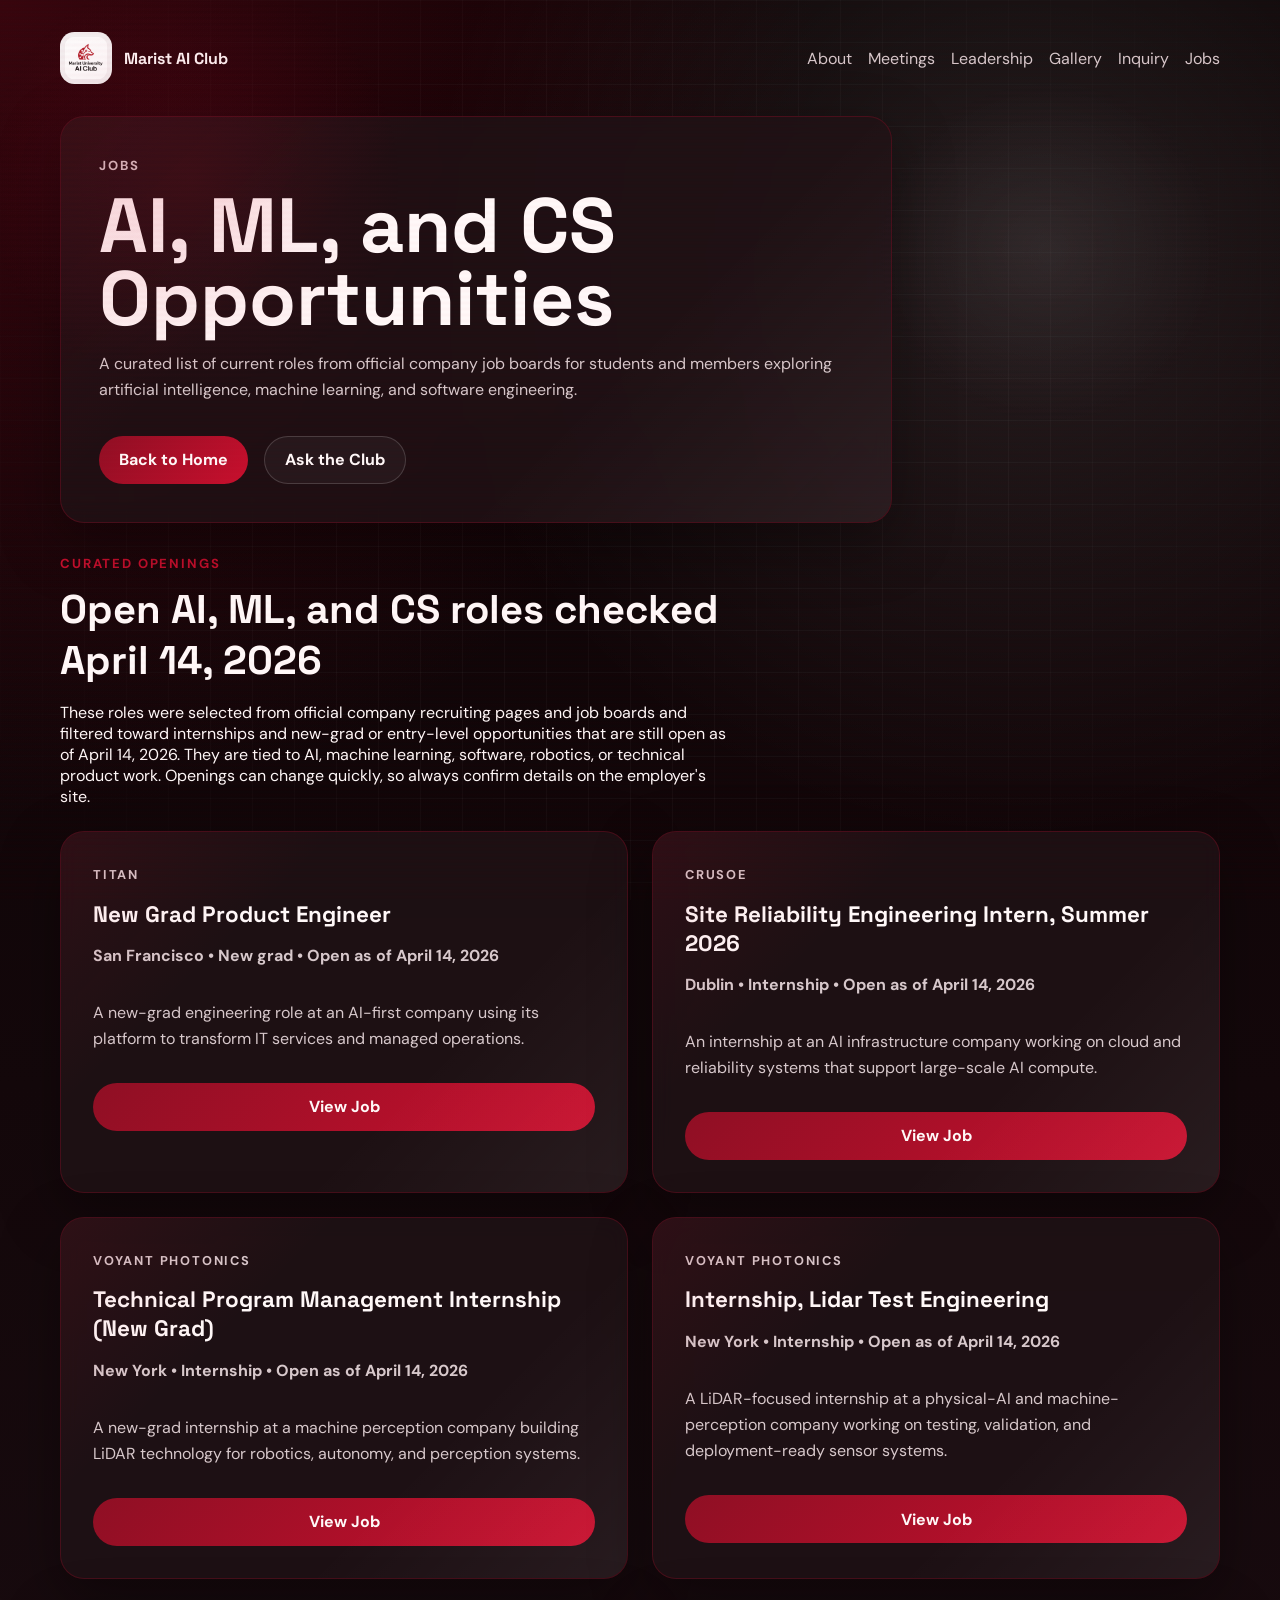
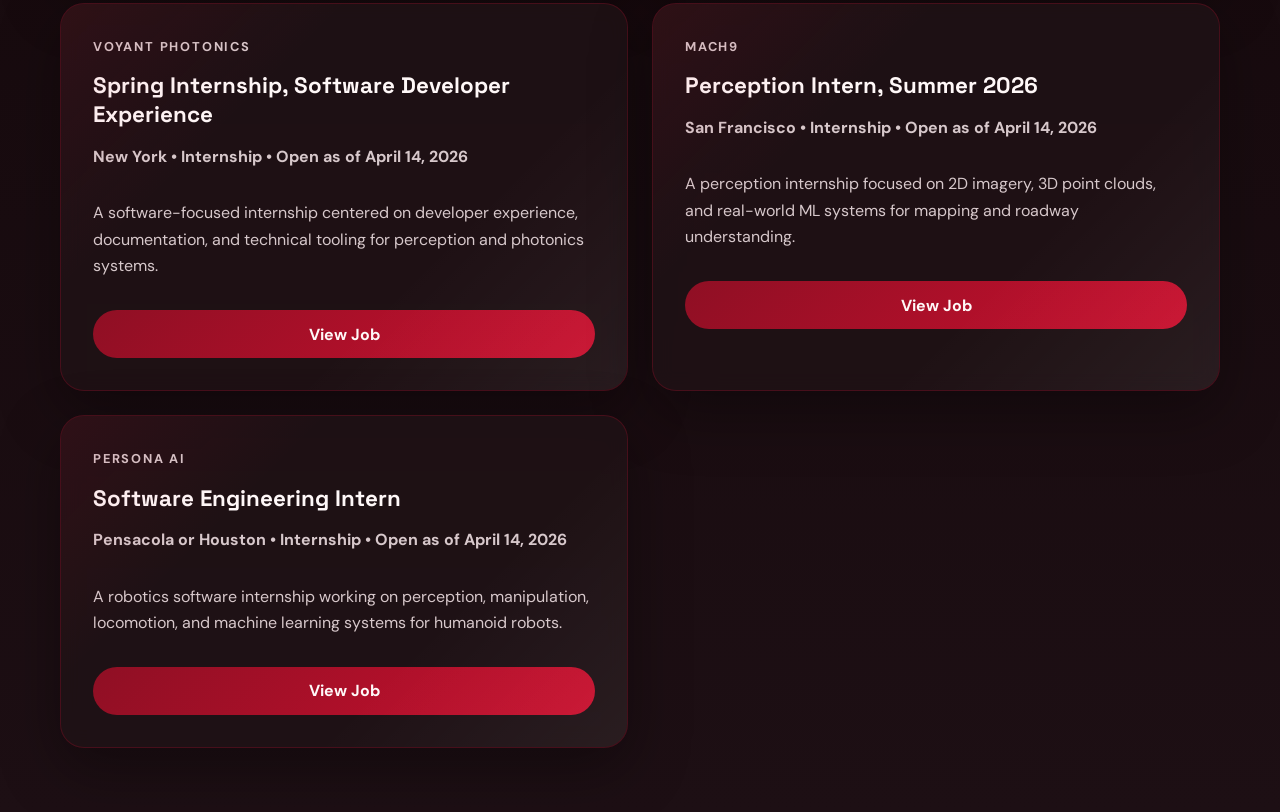
==== jobs.html @ c0243d26 "Initial Marist AI Club website" ====
<!DOCTYPE html>
<html lang="en">
  <head>
    <meta charset="UTF-8" />
    <meta name="viewport" content="width=device-width, initial-scale=1.0" />
    <title>Jobs | Marist AI Club</title>
    <link rel="preconnect" href="https://fonts.googleapis.com" />
    <link rel="preconnect" href="https://fonts.gstatic.com" crossorigin />
    <link
      href="https://fonts.googleapis.com/css2?family=Space+Grotesk:wght@400;500;700&family=DM+Sans:wght@400;500;700&display=swap"
      rel="stylesheet"
    />
    <link rel="stylesheet" href="styles.css" />
  </head>
  <body>
    <div class="page-shell">
      <header class="hero subpage-hero">
        <nav class="topbar">
          <div class="brand">
            <img class="brand-logo" src="marist-ai-club-logo.png" alt="Marist University AI Club logo" />
            <span>Marist AI Club</span>
          </div>
          <div class="nav-links">
            <a href="index.html#about">About</a>
            <a href="index.html#meetings">Meetings</a>
            <a href="leadership.html">Leadership</a>
            <a href="gallery.html">Gallery</a>
            <a href="inquiry.html">Inquiry</a>
            <a href="jobs.html">Jobs</a>
          </div>
        </nav>

        <section class="leadership-hero panel">
          <p class="eyebrow">Jobs</p>
          <h1>AI, ML, and CS Opportunities</h1>
          <p class="hero-text">
            A curated list of current roles from official company job boards for students and
            members exploring artificial intelligence, machine learning, and software engineering.
          </p>
          <div class="hero-actions">
            <a class="button primary" href="index.html">Back to Home</a>
            <a class="button secondary" href="inquiry.html">Ask the Club</a>
          </div>
        </section>
      </header>

      <main>
        <section class="jobs-page-section">
          <div class="section-heading">
            <p class="section-tag">Curated Openings</p>
            <h2>Open AI, ML, and CS roles checked April 14, 2026</h2>
            <p>
              These roles were selected from official company recruiting pages and job boards and
              filtered toward internships and new-grad or entry-level opportunities that are still
              open as of April 14, 2026. They are tied to AI, machine learning, software,
              robotics, or technical product work. Openings can change quickly, so always confirm
              details on the employer's site.
            </p>
          </div>

          <div class="jobs-grid">
            <article class="panel job-card">
              <p class="job-company">Titan</p>
              <h3>New Grad Product Engineer</h3>
              <p class="job-meta">San Francisco • New grad • Open as of April 14, 2026</p>
              <p>
                A new-grad engineering role at an AI-first company using its platform to transform
                IT services and managed operations.
              </p>
              <a class="button primary" href="https://jobs.ashbyhq.com/titan-msp/6ba1f660-6436-42f6-aaab-80ca931e8339" target="_blank" rel="noreferrer">View Job</a>
            </article>

            <article class="panel job-card">
              <p class="job-company">Crusoe</p>
              <h3>Site Reliability Engineering Intern, Summer 2026</h3>
              <p class="job-meta">Dublin • Internship • Open as of April 14, 2026</p>
              <p>
                An internship at an AI infrastructure company working on cloud and reliability
                systems that support large-scale AI compute.
              </p>
              <a class="button primary" href="https://jobs.ashbyhq.com/Crusoe/d3013dd6-fa3b-440f-96c5-4a3e79eb6066" target="_blank" rel="noreferrer">View Job</a>
            </article>

            <article class="panel job-card">
              <p class="job-company">Voyant Photonics</p>
              <h3>Technical Program Management Internship (New Grad)</h3>
              <p class="job-meta">New York • Internship • Open as of April 14, 2026</p>
              <p>
                A new-grad internship at a machine perception company building LiDAR technology for
                robotics, autonomy, and perception systems.
              </p>
              <a class="button primary" href="https://jobs.ashbyhq.com/voyant-photonics/7a8eeece-66cb-406d-ab85-0889060703e7" target="_blank" rel="noreferrer">View Job</a>
            </article>

            <article class="panel job-card">
              <p class="job-company">Voyant Photonics</p>
              <h3>Internship, Lidar Test Engineering</h3>
              <p class="job-meta">New York • Internship • Open as of April 14, 2026</p>
              <p>
                A LiDAR-focused internship at a physical-AI and machine-perception company working
                on testing, validation, and deployment-ready sensor systems.
              </p>
              <a class="button primary" href="https://jobs.ashbyhq.com/voyant-photonics/2b39c5b6-4ef5-4891-8ae9-65c21b10769f/" target="_blank" rel="noreferrer">View Job</a>
            </article>

            <article class="panel job-card">
              <p class="job-company">Voyant Photonics</p>
              <h3>Spring Internship, Software Developer Experience</h3>
              <p class="job-meta">New York • Internship • Open as of April 14, 2026</p>
              <p>
                A software-focused internship centered on developer experience, documentation, and
                technical tooling for perception and photonics systems.
              </p>
              <a class="button primary" href="https://jobs.ashbyhq.com/voyant-photonics/96bc5769-dc10-4171-8a30-8bcf0939b8b5" target="_blank" rel="noreferrer">View Job</a>
            </article>

            <article class="panel job-card">
              <p class="job-company">Mach9</p>
              <h3>Perception Intern, Summer 2026</h3>
              <p class="job-meta">San Francisco • Internship • Open as of April 14, 2026</p>
              <p>
                A perception internship focused on 2D imagery, 3D point clouds, and real-world ML
                systems for mapping and roadway understanding.
              </p>
              <a class="button primary" href="https://jobs.ashbyhq.com/mach9/232ea7eb-25ed-4bc7-adeb-aaf75aeb987e" target="_blank" rel="noreferrer">View Job</a>
            </article>

            <article class="panel job-card">
              <p class="job-company">Persona AI</p>
              <h3>Software Engineering Intern</h3>
              <p class="job-meta">Pensacola or Houston • Internship • Open as of April 14, 2026</p>
              <p>
                A robotics software internship working on perception, manipulation, locomotion, and
                machine learning systems for humanoid robots.
              </p>
              <a class="button primary" href="https://jobs.ashbyhq.com/persona.ai/8a866ae6-613e-4d46-af2d-7dc13eb926bb" target="_blank" rel="noreferrer">View Job</a>
            </article>
          </div>
        </section>
      </main>
    </div>

    <script src="script.js"></script>
  </body>
</html>
---- styles.css ----
:root {
  --bg: #12090b;
  --bg-soft: #1b1014;
  --panel: rgba(31, 18, 22, 0.84);
  --panel-strong: rgba(49, 22, 29, 0.95);
  --line: rgba(200, 16, 46, 0.24);
  --text: #fff8f8;
  --muted: #d7c8cb;
  --cyan: #c8102e;
  --mint: #f4d7dc;
  --gold: #ffffff;
  --shadow: 0 20px 60px rgba(0, 0, 0, 0.34);
}

* {
  box-sizing: border-box;
}

html {
  scroll-behavior: smooth;
}

body {
  margin: 0;
  min-height: 100vh;
  font-family: "DM Sans", sans-serif;
  color: var(--text);
  background:
    radial-gradient(circle at top left, rgba(200, 16, 46, 0.24), transparent 30%),
    radial-gradient(circle at 80% 10%, rgba(255, 255, 255, 0.1), transparent 25%),
    linear-gradient(180deg, #090304 0%, #14080b 45%, #1d0f14 100%);
}

body::before {
  content: "";
  position: fixed;
  inset: 0;
  pointer-events: none;
  background-image:
    linear-gradient(rgba(255, 255, 255, 0.03) 1px, transparent 1px),
    linear-gradient(90deg, rgba(255, 255, 255, 0.03) 1px, transparent 1px);
  background-size: 42px 42px;
  mask-image: radial-gradient(circle at center, black 45%, transparent 100%);
}

body::after {
  content: "";
  position: fixed;
  inset: 0;
  pointer-events: none;
  background:
    radial-gradient(circle at 15% 20%, rgba(200, 16, 46, 0.16), transparent 16%),
    radial-gradient(circle at 82% 28%, rgba(255, 255, 255, 0.08), transparent 14%),
    linear-gradient(transparent 0, rgba(200, 16, 46, 0.03) 50%, transparent 100%);
  background-size: auto, auto, 100% 6px;
  opacity: 0.7;
}

.page-shell {
  width: min(1160px, calc(100% - 2rem));
  margin: 0 auto;
  padding: 1rem 0 4rem;
}

.topbar {
  display: flex;
  justify-content: space-between;
  align-items: center;
  gap: 1rem;
  padding: 1rem 0 2rem;
}

.brand {
  display: flex;
  align-items: center;
  gap: 0.75rem;
  font-family: "Space Grotesk", sans-serif;
  font-weight: 700;
}

.brand-logo {
  width: 3.25rem;
  height: 3.25rem;
  object-fit: contain;
  border-radius: 0.9rem;
  background: rgba(255, 255, 255, 0.94);
  padding: 0.3rem;
}

.nav-links {
  display: flex;
  flex-wrap: wrap;
  gap: 1rem;
}

.nav-links a,
.button {
  color: var(--text);
  text-decoration: none;
}

.nav-links a {
  color: var(--muted);
}

.hero {
  padding-bottom: 2rem;
}

.hero-content {
  display: grid;
  grid-template-columns: 1.35fr 0.95fr;
  gap: 1.5rem;
  align-items: stretch;
}

.hero-copy,
.hero-card,
.panel,
.team-card,
.gallery-card {
  position: relative;
  overflow: hidden;
  border: 1px solid var(--line);
  border-radius: 1.5rem;
  background: var(--panel);
  box-shadow: var(--shadow);
  backdrop-filter: blur(10px);
}

.hero-copy::before,
.hero-card::before,
.panel::before,
.team-card::before,
.gallery-card::before {
  content: "";
  position: absolute;
  inset: 0;
  pointer-events: none;
  background:
    linear-gradient(135deg, rgba(200, 16, 46, 0.1), transparent 30%),
    linear-gradient(315deg, rgba(255, 255, 255, 0.05), transparent 35%);
}

.hero-copy {
  padding: 3rem;
}

.hero-copy::after {
  content: "";
  position: absolute;
  inset: 1.2rem;
  border: 1px solid rgba(200, 16, 46, 0.1);
  border-radius: 1.2rem;
  pointer-events: none;
}

.eyebrow,
.section-tag {
  margin: 0 0 0.75rem;
  font-size: 0.82rem;
  font-weight: 700;
  letter-spacing: 0.14em;
  text-transform: uppercase;
  color: var(--cyan);
}

h1,
h2,
h3 {
  margin-top: 0;
  font-family: "Space Grotesk", sans-serif;
}

h1 {
  margin-bottom: 1rem;
  font-size: clamp(3rem, 6vw, 5.4rem);
  line-height: 0.95;
}

h2 {
  margin-bottom: 0.85rem;
  font-size: clamp(1.8rem, 4vw, 2.5rem);
}

.hero-text,
.panel p,
.team-card p,
.gallery-section p {
  color: var(--muted);
  line-height: 1.65;
}

.signal-row {
  display: flex;
  flex-wrap: wrap;
  gap: 0.7rem;
  margin-top: 1.5rem;
}

.signal-pill {
  display: inline-flex;
  align-items: center;
  gap: 0.45rem;
  padding: 0.55rem 0.9rem;
  border: 1px solid rgba(200, 16, 46, 0.22);
  border-radius: 999px;
  background: rgba(29, 15, 20, 0.76);
  color: var(--text);
  font-size: 0.88rem;
  font-weight: 700;
}

.signal-pill::before {
  content: "";
  width: 0.45rem;
  height: 0.45rem;
  border-radius: 50%;
  background: var(--mint);
  box-shadow: 0 0 14px rgba(244, 215, 220, 0.8);
}

.hero-actions {
  display: flex;
  flex-wrap: wrap;
  gap: 1rem;
  margin-top: 2rem;
}

.button {
  display: inline-flex;
  align-items: center;
  justify-content: center;
  min-height: 3rem;
  padding: 0.75rem 1.25rem;
  border-radius: 999px;
  font-weight: 700;
}

.button.primary {
  color: #fff8f8;
  background: linear-gradient(135deg, #8f0f24, var(--cyan));
}

.button.secondary {
  border: 1px solid rgba(255, 255, 255, 0.16);
  background: rgba(255, 255, 255, 0.04);
}

.hero-card {
  padding: 2rem;
  display: flex;
  flex-direction: column;
  justify-content: flex-end;
  background:
    radial-gradient(circle at top, rgba(200, 16, 46, 0.16), transparent 30%),
    linear-gradient(180deg, rgba(28, 13, 18, 0.96), rgba(17, 8, 11, 0.92));
}

.hero-logo {
  width: min(100%, 20rem);
  margin: 0 auto 1.25rem;
  border-radius: 1.25rem;
  background: rgba(255, 255, 255, 0.96);
  padding: 1rem;
}

.hero-orbit {
  position: absolute;
  inset: 1.4rem;
  border: 1px solid rgba(200, 16, 46, 0.12);
  border-radius: 1.25rem;
  pointer-events: none;
}

.hero-orbit::before,
.hero-orbit::after {
  content: "";
  position: absolute;
  inset: 10% 12%;
  border-radius: 50%;
  border: 1px solid rgba(200, 16, 46, 0.14);
}

.hero-orbit::after {
  inset: 24% 26%;
  border-color: rgba(255, 255, 255, 0.16);
}

.orbit-node {
  position: absolute;
  width: 0.7rem;
  height: 0.7rem;
  border-radius: 50%;
  background: var(--cyan);
  box-shadow: 0 0 18px rgba(200, 16, 46, 0.75);
  animation: drift 6s ease-in-out infinite;
}

.node-a {
  top: 18%;
  left: 18%;
}

.node-b {
  top: 24%;
  right: 20%;
  animation-delay: 1s;
}

.node-c {
  bottom: 24%;
  left: 22%;
  animation-delay: 1.8s;
}

.node-d {
  right: 26%;
  bottom: 16%;
  background: var(--mint);
  box-shadow: 0 0 18px rgba(255, 255, 255, 0.62);
  animation-delay: 2.4s;
}

.status-line {
  display: inline-flex;
  align-items: center;
  gap: 0.6rem;
  margin: 0 auto 1rem;
  padding: 0.55rem 0.8rem;
  border: 1px solid rgba(200, 16, 46, 0.18);
  border-radius: 999px;
  background: rgba(20, 9, 13, 0.82);
  color: var(--muted);
  font-size: 0.82rem;
  letter-spacing: 0.04em;
}

.status-dot {
  width: 0.55rem;
  height: 0.55rem;
  border-radius: 50%;
  background: var(--mint);
  box-shadow: 0 0 12px rgba(255, 255, 255, 0.78);
}

.hero-card ul {
  padding-left: 1.1rem;
  color: var(--muted);
  line-height: 1.8;
}

.metric-grid {
  display: grid;
  grid-template-columns: repeat(2, 1fr);
  gap: 0.8rem;
  margin-top: 1.2rem;
}

.metric-card {
  padding: 0.9rem 1rem;
  border: 1px solid rgba(200, 16, 46, 0.18);
  border-radius: 1rem;
  background: rgba(255, 255, 255, 0.03);
}

.metric-label {
  display: block;
  margin-bottom: 0.35rem;
  color: var(--cyan);
  font-size: 0.74rem;
  font-weight: 700;
  letter-spacing: 0.12em;
  text-transform: uppercase;
}

.info-grid {
  display: grid;
  grid-template-columns: repeat(2, 1fr);
  gap: 1.5rem;
  margin-top: 1rem;
}

.panel {
  padding: 2rem;
}

.panel.accent {
  background:
    radial-gradient(circle at top right, rgba(255, 255, 255, 0.12), transparent 30%),
    var(--panel-strong);
}

.small-note {
  font-size: 0.92rem;
}

.meetings {
  margin-top: 1.5rem;
  display: grid;
  grid-template-columns: 1fr 1.15fr;
  gap: 1.5rem;
  align-items: start;
}

.leadership-preview {
  margin-top: 1.5rem;
  display: flex;
  align-items: center;
  justify-content: space-between;
  gap: 1.5rem;
}

.gallery-preview,
.inquiry-preview,
.jobs-preview {
  margin-top: 1.5rem;
  display: flex;
  align-items: center;
  justify-content: space-between;
  gap: 1.5rem;
}

.meeting-cards {
  display: grid;
  grid-template-columns: repeat(2, 1fr);
  gap: 1rem;
}

.meeting-card {
  padding: 1.25rem;
  border: 1px solid var(--line);
  border-radius: 1.25rem;
  background:
    linear-gradient(180deg, rgba(255, 255, 255, 0.06), rgba(255, 255, 255, 0.03)),
    rgba(255, 255, 255, 0.04);
}

.meeting-card h3,
.team-card h3 {
  margin-bottom: 0.4rem;
}

.meeting-card p,
.meeting-card span,
.role,
figcaption {
  color: var(--muted);
}

.meeting-card strong {
  display: block;
  margin: 0.5rem 0;
}

.team-section,
.gallery-section {
  margin-top: 4rem;
}

.subpage-hero {
  padding-bottom: 0;
}

.leadership-hero {
  padding: 2.4rem;
  max-width: 52rem;
}

.leadership-page-section {
  margin-top: 2rem;
}

.gallery-page-section,
.inquiry-page-section,
.jobs-page-section {
  margin-top: 2rem;
}

.leadership-list {
  display: grid;
  gap: 1.4rem;
}

.leader-profile {
  display: grid;
  grid-template-columns: 240px 1fr;
  gap: 1.4rem;
  align-items: stretch;
  padding: 1.25rem;
  border: 1px solid var(--line);
  border-radius: 1.5rem;
  background:
    linear-gradient(180deg, rgba(255, 255, 255, 0.05), rgba(255, 255, 255, 0.02)),
    var(--panel);
  box-shadow: var(--shadow);
  backdrop-filter: blur(10px);
}

.leader-headshot {
  width: 100%;
  height: auto;
  min-height: 0;
  margin-bottom: 0;
  aspect-ratio: auto;
  align-self: start;
}

.leader-body {
  display: flex;
  flex-direction: column;
  justify-content: center;
}

.leader-header {
  display: flex;
  justify-content: space-between;
  align-items: flex-start;
  gap: 1rem;
}

.leader-header h3 {
  margin-bottom: 0.35rem;
  font-size: 1.8rem;
}

.leader-year,
.leader-major {
  color: var(--muted);
}

.leader-year {
  margin: 0;
  padding: 0.45rem 0.75rem;
  border: 1px solid rgba(200, 16, 46, 0.18);
  border-radius: 999px;
  background: rgba(29, 15, 20, 0.76);
  font-size: 0.82rem;
  font-weight: 700;
}

.leader-major {
  margin: 0.25rem 0 1rem;
  font-weight: 700;
}

.leader-details {
  display: grid;
  gap: 0.7rem;
  margin-top: 1rem;
}

.leader-details p {
  margin: 0;
  padding: 0.8rem 0.95rem;
  border: 1px solid rgba(200, 16, 46, 0.16);
  border-radius: 1rem;
  background: rgba(255, 255, 255, 0.03);
}

.leader-details span {
  display: block;
  margin-bottom: 0.3rem;
  color: var(--cyan);
  font-size: 0.76rem;
  font-weight: 700;
  letter-spacing: 0.12em;
  text-transform: uppercase;
}

.inquiry-grid {
  display: grid;
  grid-template-columns: repeat(2, 1fr);
  gap: 1.5rem;
}

.inquiry-card {
  display: flex;
  flex-direction: column;
  gap: 1rem;
}

.inquiry-card h2 {
  margin-bottom: 0;
  font-size: clamp(1.6rem, 3vw, 2.3rem);
  word-break: break-word;
}

.inquiry-form-panel {
  margin-top: 1.5rem;
}

.inquiry-form {
  display: grid;
  gap: 1rem;
  margin-top: 1rem;
}

.inquiry-form label {
  display: grid;
  gap: 0.45rem;
  color: var(--text);
  font-weight: 700;
}

.inquiry-form input,
.inquiry-form textarea {
  width: 100%;
  padding: 0.9rem 1rem;
  border: 1px solid rgba(200, 16, 46, 0.2);
  border-radius: 1rem;
  background: rgba(22, 10, 14, 0.84);
  color: var(--text);
  font: inherit;
}

.inquiry-form textarea {
  resize: vertical;
}

.form-submit {
  border: 0;
  cursor: pointer;
}

.jobs-grid {
  display: grid;
  grid-template-columns: repeat(2, 1fr);
  gap: 1.5rem;
}

.job-card {
  display: flex;
  flex-direction: column;
  gap: 0.9rem;
}

.job-company {
  margin: 0;
  color: var(--cyan);
  font-size: 0.8rem;
  font-weight: 700;
  letter-spacing: 0.14em;
  text-transform: uppercase;
}

.job-card h3 {
  margin-bottom: 0;
  font-size: 1.4rem;
}

.job-meta {
  margin: 0;
  color: var(--muted);
  font-weight: 700;
}

.section-heading {
  max-width: 42rem;
  margin-bottom: 1.5rem;
}

.team-grid {
  display: grid;
  grid-template-columns: repeat(4, 1fr);
  gap: 1.2rem;
}

.team-card {
  padding: 1.1rem 1.1rem 1.4rem;
  background:
    linear-gradient(180deg, rgba(255, 255, 255, 0.05), rgba(255, 255, 255, 0.02)),
    var(--panel);
}

.headshot {
  width: 100%;
  aspect-ratio: 1 / 1.08;
  border-radius: 1.15rem;
  margin-bottom: 1rem;
  border: 1px solid rgba(255, 255, 255, 0.08);
  background-size: cover;
  background-position: center;
  object-fit: cover;
  display: block;
}

.gradient-one {
  background: linear-gradient(135deg, #7ef9c6, #247ba0);
}

.gradient-two {
  background: linear-gradient(135deg, #f8cf74, #ff7b72);
}

.gradient-three {
  background: linear-gradient(135deg, #8cc7ff, #4f46e5);
}

.gradient-four {
  background: linear-gradient(135deg, #a7f3d0, #0f766e);
}

.photo {
  background: none;
}

.role {
  margin-top: 0;
  font-weight: 700;
}

.gallery-grid {
  display: grid;
  grid-template-columns: repeat(3, 1fr);
  gap: 1.2rem;
}

.gallery-card {
  margin: 0;
  background:
    linear-gradient(180deg, rgba(255, 255, 255, 0.05), rgba(255, 255, 255, 0.02)),
    var(--panel);
}

.gallery-card.tall {
  grid-row: auto;
}

.gallery-card.wide {
  grid-column: auto;
}

.gallery-image {
  min-height: 0;
  background-size: cover;
  background-position: center;
}

.gallery-photo {
  display: block;
  width: 100%;
  height: auto;
  object-fit: contain;
  background: rgba(255, 255, 255, 0.96);
}

.gallery-one {
  min-height: 100%;
  background:
    linear-gradient(180deg, rgba(18, 9, 11, 0.14), rgba(18, 9, 11, 0.6)),
    radial-gradient(circle at 20% 20%, rgba(200, 16, 46, 0.7), transparent 25%),
    linear-gradient(135deg, #3c0e16, #801427);
}

.gallery-two {
  background:
    linear-gradient(180deg, rgba(18, 9, 11, 0.12), rgba(18, 9, 11, 0.5)),
    radial-gradient(circle at 75% 20%, rgba(255, 255, 255, 0.28), transparent 28%),
    linear-gradient(135deg, #341117, #5e1726);
}

.gallery-three {
  background:
    linear-gradient(180deg, rgba(18, 9, 11, 0.18), rgba(18, 9, 11, 0.45)),
    radial-gradient(circle at 50% 15%, rgba(244, 215, 220, 0.36), transparent 22%),
    linear-gradient(135deg, #521723, #221015);
}

.gallery-four {
  background:
    linear-gradient(180deg, rgba(18, 9, 11, 0.12), rgba(18, 9, 11, 0.58)),
    radial-gradient(circle at 30% 50%, rgba(200, 16, 46, 0.42), transparent 25%),
    linear-gradient(135deg, #43111c, #231015);
}

figcaption {
  padding: 1rem 1rem 1.2rem;
  line-height: 1.5;
}

@keyframes drift {
  0%,
  100% {
    transform: translate(0, 0) scale(1);
    opacity: 0.7;
  }
  50% {
    transform: translate(6px, -8px) scale(1.1);
    opacity: 1;
  }
}

@media (max-width: 960px) {
  .hero-content,
  .info-grid,
  .meetings,
  .team-grid,
  .gallery-grid {
    grid-template-columns: 1fr;
  }

  .leader-profile {
    grid-template-columns: 1fr;
  }

  .leader-headshot {
    min-height: 0;
    aspect-ratio: auto;
  }

  .leader-header {
    flex-direction: column;
  }

  .meeting-cards {
    grid-template-columns: 1fr;
  }

  .leadership-preview {
    flex-direction: column;
    align-items: flex-start;
  }

  .gallery-preview,
  .inquiry-preview,
  .jobs-preview,
  .inquiry-grid {
    grid-template-columns: 1fr;
    flex-direction: column;
    align-items: flex-start;
  }

  .jobs-grid {
    grid-template-columns: 1fr;
  }

  .metric-grid {
    grid-template-columns: 1fr;
  }

  .gallery-card.tall,
  .gallery-card.wide {
    grid-column: auto;
    grid-row: auto;
  }
}

@media (max-width: 640px) {
  .page-shell {
    width: min(100% - 1rem, 100%);
  }

  .topbar,
  .nav-links,
  .hero-actions {
    flex-direction: column;
    align-items: flex-start;
  }

  .hero-copy,
  .hero-card,
  .panel {
    padding: 1.5rem;
  }

  .signal-row {
    gap: 0.5rem;
  }

  h1 {
    font-size: 3rem;
  }
}
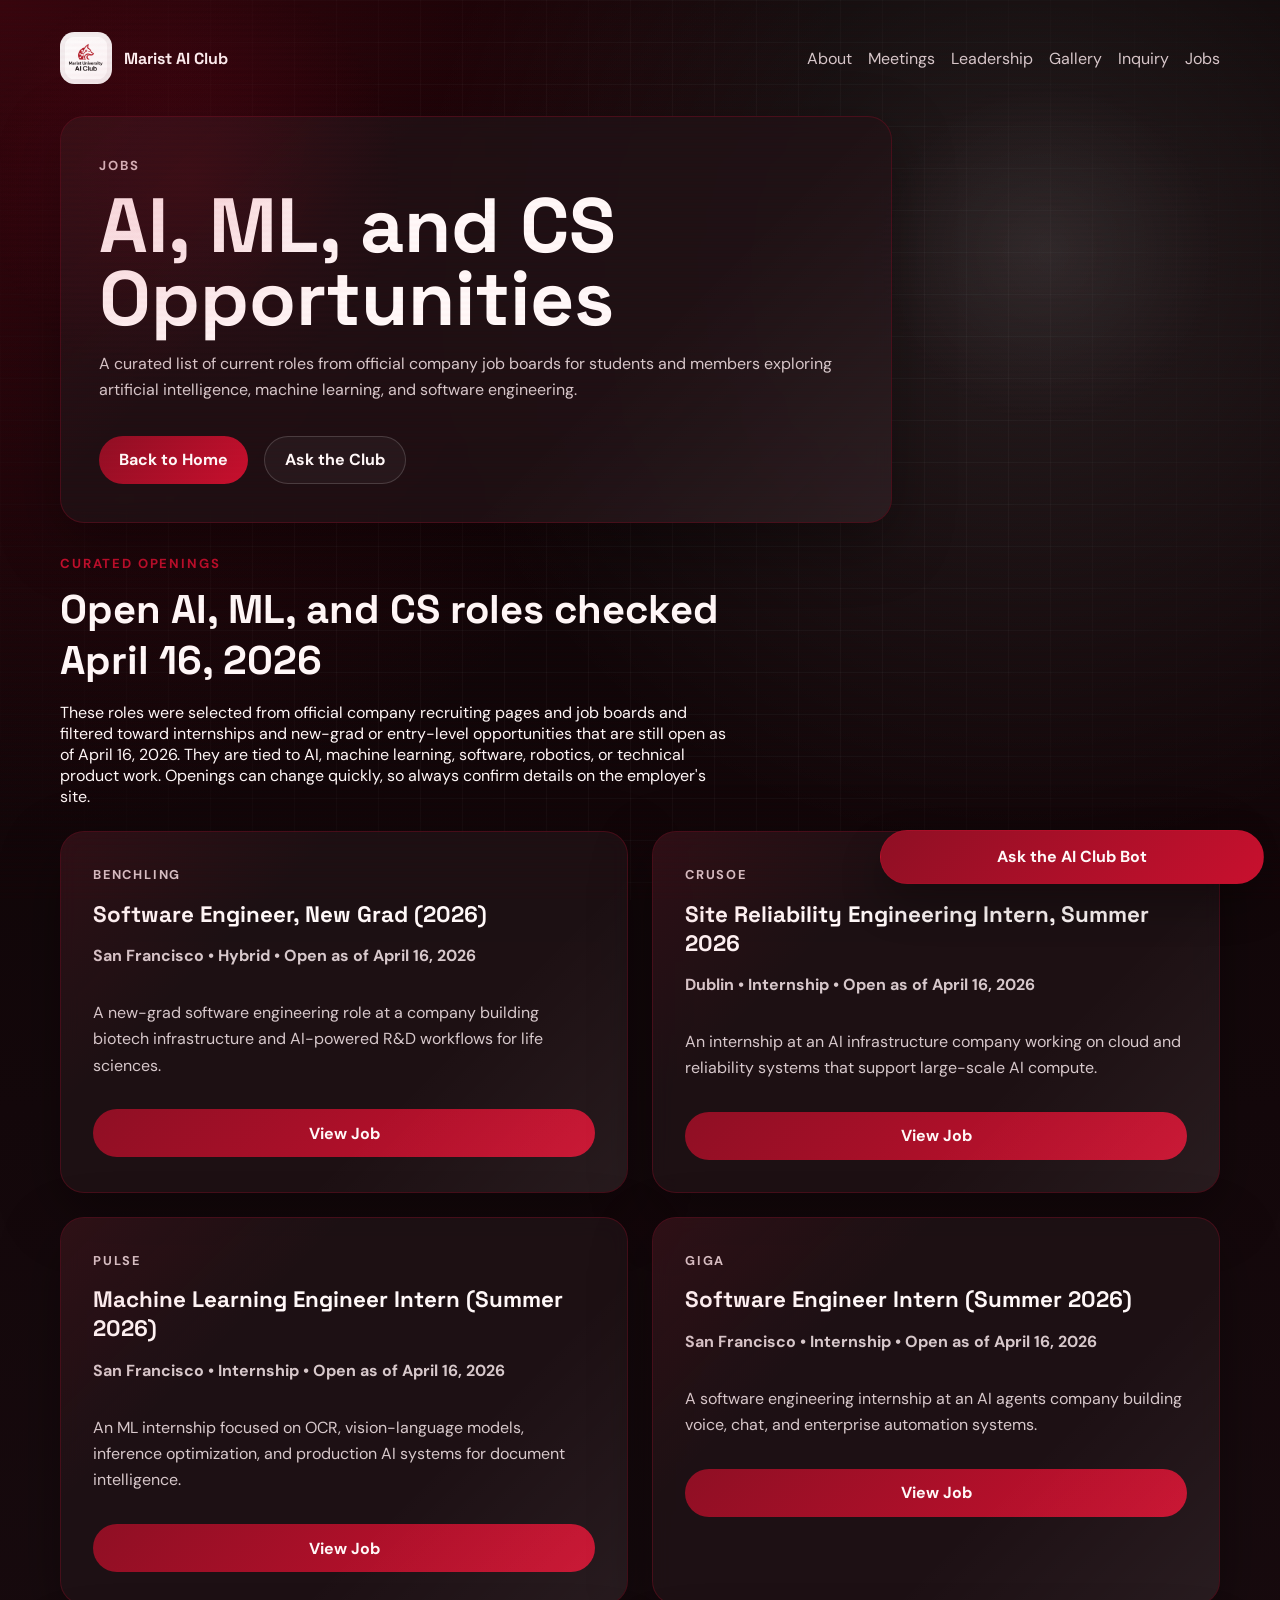
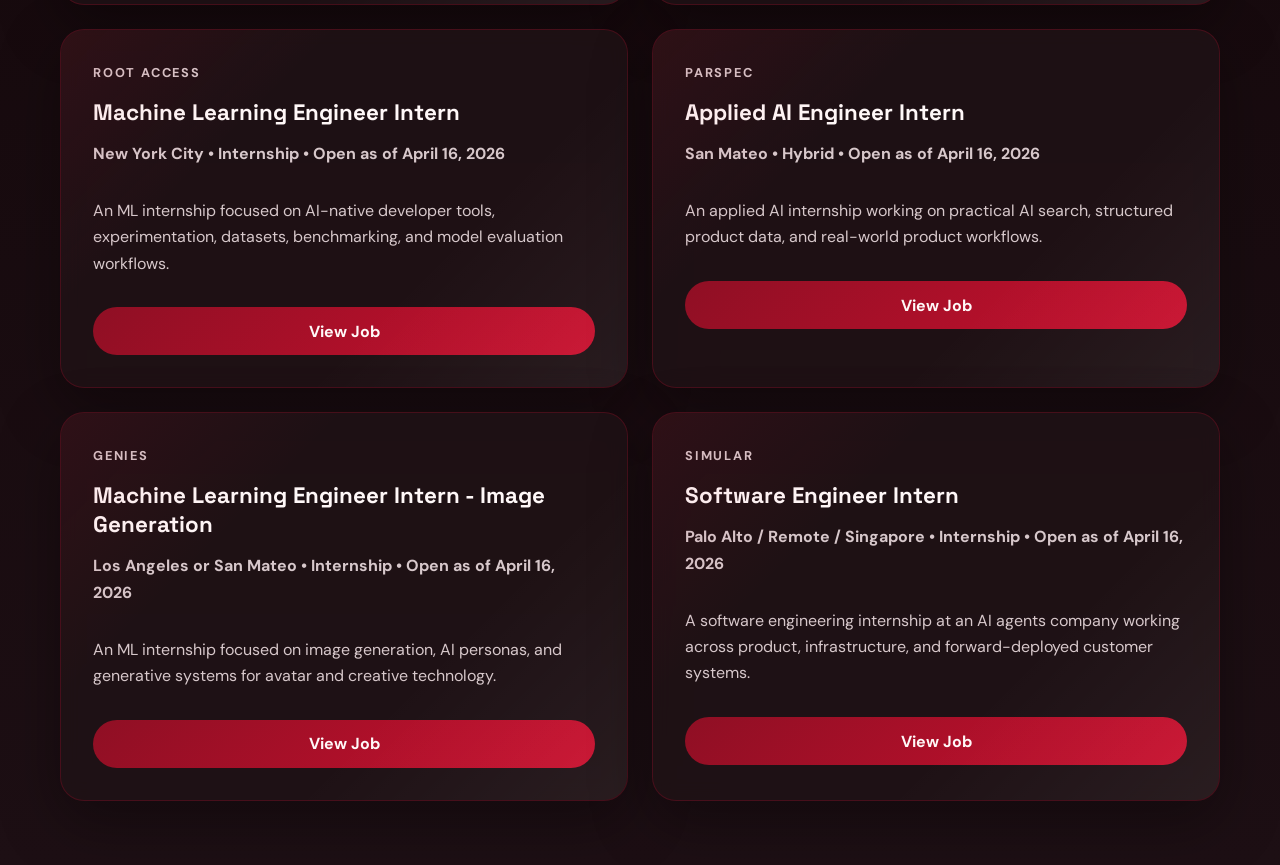
==== commit 858e58da: "new job updates" ====
--- a/jobs.html
+++ b/jobs.html
@@ -48,11 +48,11 @@
         <section class="jobs-page-section">
           <div class="section-heading">
             <p class="section-tag">Curated Openings</p>
-            <h2>Open AI, ML, and CS roles checked April 14, 2026</h2>
+            <h2>Open AI, ML, and CS roles checked April 16, 2026</h2>
             <p>
               These roles were selected from official company recruiting pages and job boards and
               filtered toward internships and new-grad or entry-level opportunities that are still
-              open as of April 14, 2026. They are tied to AI, machine learning, software,
+              open as of April 16, 2026. They are tied to AI, machine learning, software,
               robotics, or technical product work. Openings can change quickly, so always confirm
               details on the employer's site.
             </p>
@@ -60,20 +60,20 @@
 
           <div class="jobs-grid">
             <article class="panel job-card">
-              <p class="job-company">Titan</p>
-              <h3>New Grad Product Engineer</h3>
-              <p class="job-meta">San Francisco • New grad • Open as of April 14, 2026</p>
+              <p class="job-company">Benchling</p>
+              <h3>Software Engineer, New Grad (2026)</h3>
+              <p class="job-meta">San Francisco • Hybrid • Open as of April 16, 2026</p>
               <p>
-                A new-grad engineering role at an AI-first company using its platform to transform
-                IT services and managed operations.
+                A new-grad software engineering role at a company building biotech infrastructure
+                and AI-powered R&amp;D workflows for life sciences.
               </p>
-              <a class="button primary" href="https://jobs.ashbyhq.com/titan-msp/6ba1f660-6436-42f6-aaab-80ca931e8339" target="_blank" rel="noreferrer">View Job</a>
+              <a class="button primary" href="https://jobs.ashbyhq.com/benchling/b3c9b312-6e2b-4dbc-9b15-0b0310d75a7f/" target="_blank" rel="noreferrer">View Job</a>
             </article>
 
             <article class="panel job-card">
               <p class="job-company">Crusoe</p>
               <h3>Site Reliability Engineering Intern, Summer 2026</h3>
-              <p class="job-meta">Dublin • Internship • Open as of April 14, 2026</p>
+              <p class="job-meta">Dublin • Internship • Open as of April 16, 2026</p>
               <p>
                 An internship at an AI infrastructure company working on cloud and reliability
                 systems that support large-scale AI compute.
@@ -82,58 +82,69 @@
             </article>
 
             <article class="panel job-card">
-              <p class="job-company">Voyant Photonics</p>
-              <h3>Technical Program Management Internship (New Grad)</h3>
-              <p class="job-meta">New York • Internship • Open as of April 14, 2026</p>
+              <p class="job-company">Pulse</p>
+              <h3>Machine Learning Engineer Intern (Summer 2026)</h3>
+              <p class="job-meta">San Francisco • Internship • Open as of April 16, 2026</p>
               <p>
-                A new-grad internship at a machine perception company building LiDAR technology for
-                robotics, autonomy, and perception systems.
+                An ML internship focused on OCR, vision-language models, inference optimization,
+                and production AI systems for document intelligence.
               </p>
-              <a class="button primary" href="https://jobs.ashbyhq.com/voyant-photonics/7a8eeece-66cb-406d-ab85-0889060703e7" target="_blank" rel="noreferrer">View Job</a>
+              <a class="button primary" href="https://jobs.ashbyhq.com/pulse/e9a43a34-1b7b-4ab8-b646-89f4db85d264/" target="_blank" rel="noreferrer">View Job</a>
             </article>
 
             <article class="panel job-card">
-              <p class="job-company">Voyant Photonics</p>
-              <h3>Internship, Lidar Test Engineering</h3>
-              <p class="job-meta">New York • Internship • Open as of April 14, 2026</p>
+              <p class="job-company">Giga</p>
+              <h3>Software Engineer Intern (Summer 2026)</h3>
+              <p class="job-meta">San Francisco • Internship • Open as of April 16, 2026</p>
               <p>
-                A LiDAR-focused internship at a physical-AI and machine-perception company working
-                on testing, validation, and deployment-ready sensor systems.
+                A software engineering internship at an AI agents company building voice, chat, and
+                enterprise automation systems.
               </p>
-              <a class="button primary" href="https://jobs.ashbyhq.com/voyant-photonics/2b39c5b6-4ef5-4891-8ae9-65c21b10769f/" target="_blank" rel="noreferrer">View Job</a>
+              <a class="button primary" href="https://jobs.ashbyhq.com/gigaml/aa903645-854f-4404-9d49-8a96f0dcc2cc/" target="_blank" rel="noreferrer">View Job</a>
             </article>
 
             <article class="panel job-card">
-              <p class="job-company">Voyant Photonics</p>
-              <h3>Spring Internship, Software Developer Experience</h3>
-              <p class="job-meta">New York • Internship • Open as of April 14, 2026</p>
+              <p class="job-company">Root Access</p>
+              <h3>Machine Learning Engineer Intern</h3>
+              <p class="job-meta">New York City • Internship • Open as of April 16, 2026</p>
               <p>
-                A software-focused internship centered on developer experience, documentation, and
-                technical tooling for perception and photonics systems.
+                An ML internship focused on AI-native developer tools, experimentation, datasets,
+                benchmarking, and model evaluation workflows.
               </p>
-              <a class="button primary" href="https://jobs.ashbyhq.com/voyant-photonics/96bc5769-dc10-4171-8a30-8bcf0939b8b5" target="_blank" rel="noreferrer">View Job</a>
+              <a class="button primary" href="https://jobs.ashbyhq.com/root-access/31fb07e2-adec-4950-bbba-22cf5b9b1054/" target="_blank" rel="noreferrer">View Job</a>
             </article>
 
             <article class="panel job-card">
-              <p class="job-company">Mach9</p>
-              <h3>Perception Intern, Summer 2026</h3>
-              <p class="job-meta">San Francisco • Internship • Open as of April 14, 2026</p>
+              <p class="job-company">Parspec</p>
+              <h3>Applied AI Engineer Intern</h3>
+              <p class="job-meta">San Mateo • Hybrid • Open as of April 16, 2026</p>
               <p>
-                A perception internship focused on 2D imagery, 3D point clouds, and real-world ML
-                systems for mapping and roadway understanding.
+                An applied AI internship working on practical AI search, structured product data,
+                and real-world product workflows.
               </p>
-              <a class="button primary" href="https://jobs.ashbyhq.com/mach9/232ea7eb-25ed-4bc7-adeb-aaf75aeb987e" target="_blank" rel="noreferrer">View Job</a>
+              <a class="button primary" href="https://jobs.ashbyhq.com/parspec/0a897c21-0df7-40ba-85f2-694bf6678504/" target="_blank" rel="noreferrer">View Job</a>
             </article>
 
             <article class="panel job-card">
-              <p class="job-company">Persona AI</p>
-              <h3>Software Engineering Intern</h3>
-              <p class="job-meta">Pensacola or Houston • Internship • Open as of April 14, 2026</p>
+              <p class="job-company">Genies</p>
+              <h3>Machine Learning Engineer Intern - Image Generation</h3>
+              <p class="job-meta">Los Angeles or San Mateo • Internship • Open as of April 16, 2026</p>
               <p>
-                A robotics software internship working on perception, manipulation, locomotion, and
-                machine learning systems for humanoid robots.
+                An ML internship focused on image generation, AI personas, and generative systems
+                for avatar and creative technology.
               </p>
-              <a class="button primary" href="https://jobs.ashbyhq.com/persona.ai/8a866ae6-613e-4d46-af2d-7dc13eb926bb" target="_blank" rel="noreferrer">View Job</a>
+              <a class="button primary" href="https://jobs.ashbyhq.com/genies/34b8a811-e697-4370-b134-87bc97ccd7dc" target="_blank" rel="noreferrer">View Job</a>
+            </article>
+
+            <article class="panel job-card">
+              <p class="job-company">Simular</p>
+              <h3>Software Engineer Intern</h3>
+              <p class="job-meta">Palo Alto / Remote / Singapore • Internship • Open as of April 16, 2026</p>
+              <p>
+                A software engineering internship at an AI agents company working across product,
+                infrastructure, and forward-deployed customer systems.
+              </p>
+              <a class="button primary" href="https://jobs.ashbyhq.com/simular/063f177b-c3f2-44d2-8eeb-622a977e7d5a/" target="_blank" rel="noreferrer">View Job</a>
             </article>
           </div>
         </section>
--- a/styles.css
+++ b/styles.css
@@ -872,3 +872,144 @@
     font-size: 3rem;
   }
 }
+
+.chatbot {
+  position: fixed;
+  right: 1rem;
+  bottom: 1rem;
+  z-index: 30;
+  width: min(24rem, calc(100vw - 2rem));
+}
+
+.chatbot-toggle {
+  width: 100%;
+  min-height: 3.4rem;
+  border: 1px solid rgba(200, 16, 46, 0.26);
+  border-radius: 999px;
+  background: linear-gradient(135deg, #8f0f24, #c8102e);
+  color: var(--text);
+  font: inherit;
+  font-weight: 700;
+  cursor: pointer;
+  box-shadow: 0 20px 40px rgba(0, 0, 0, 0.28);
+}
+
+.chatbot-panel {
+  margin-top: 0.8rem;
+  border: 1px solid var(--line);
+  border-radius: 1.5rem;
+  background:
+    linear-gradient(180deg, rgba(31, 18, 22, 0.97), rgba(20, 9, 13, 0.97));
+  box-shadow: var(--shadow);
+  overflow: hidden;
+}
+
+.chatbot-header {
+  display: flex;
+  justify-content: space-between;
+  gap: 1rem;
+  padding: 1rem 1rem 0.9rem;
+  border-bottom: 1px solid rgba(200, 16, 46, 0.16);
+}
+
+.chatbot-header h2,
+.chatbot-header p {
+  margin: 0;
+}
+
+.chatbot-eyebrow {
+  color: var(--cyan);
+  font-size: 0.72rem;
+  font-weight: 700;
+  letter-spacing: 0.12em;
+  text-transform: uppercase;
+}
+
+.chatbot-close {
+  width: 2rem;
+  height: 2rem;
+  border: 0;
+  border-radius: 999px;
+  background: rgba(255, 255, 255, 0.08);
+  color: var(--text);
+  font-size: 1.2rem;
+  cursor: pointer;
+}
+
+.chatbot-messages {
+  max-height: 18rem;
+  padding: 1rem;
+  overflow-y: auto;
+  display: grid;
+  gap: 0.8rem;
+}
+
+.chatbot-message {
+  max-width: 90%;
+  padding: 0.8rem 0.95rem;
+  border-radius: 1rem;
+  line-height: 1.55;
+}
+
+.chatbot-message.bot {
+  border: 1px solid rgba(200, 16, 46, 0.16);
+  background: rgba(255, 255, 255, 0.05);
+  color: var(--text);
+}
+
+.chatbot-message.user {
+  justify-self: end;
+  background: linear-gradient(135deg, #8f0f24, #c8102e);
+  color: #fff8f8;
+}
+
+.chatbot-suggestions {
+  padding: 0 1rem 1rem;
+  display: flex;
+  flex-wrap: wrap;
+  gap: 0.55rem;
+}
+
+.chatbot-suggestions button {
+  border: 1px solid rgba(200, 16, 46, 0.18);
+  border-radius: 999px;
+  background: rgba(255, 255, 255, 0.04);
+  color: var(--muted);
+  font: inherit;
+  padding: 0.45rem 0.75rem;
+  cursor: pointer;
+}
+
+.chatbot-form {
+  display: grid;
+  grid-template-columns: 1fr auto;
+  gap: 0.75rem;
+  padding: 0 1rem 1rem;
+}
+
+.chatbot-input {
+  width: 100%;
+  border: 1px solid rgba(200, 16, 46, 0.2);
+  border-radius: 999px;
+  background: rgba(255, 255, 255, 0.04);
+  color: var(--text);
+  font: inherit;
+  padding: 0.8rem 1rem;
+}
+
+.chatbot-submit {
+  border: 0;
+  cursor: pointer;
+}
+
+@media (max-width: 640px) {
+  .chatbot {
+    right: 0.5rem;
+    left: 0.5rem;
+    width: auto;
+  }
+
+  .chatbot-form {
+    grid-template-columns: 1fr;
+  }
+}
